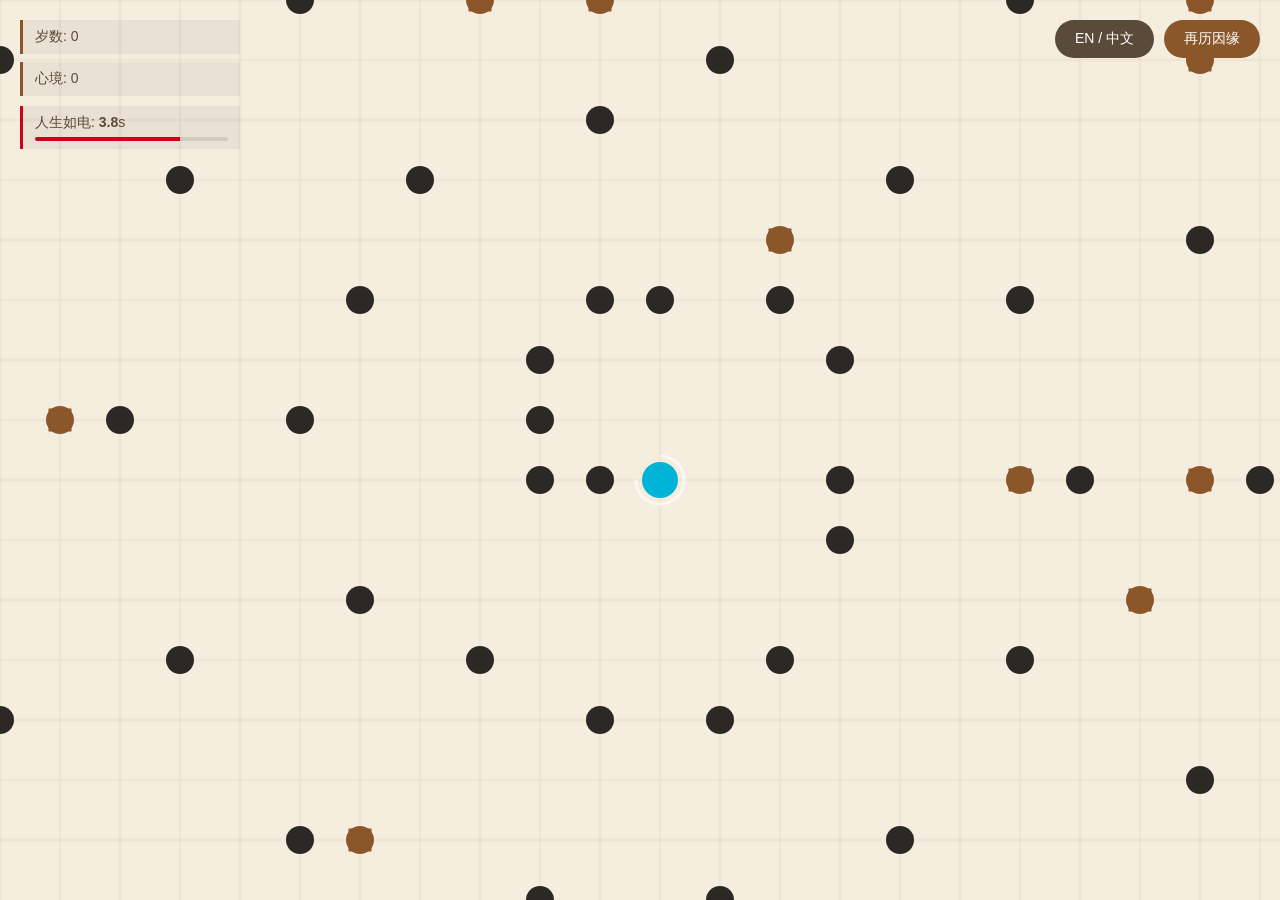
==== game.html @ 89ee86df "all1.1" ====
<!DOCTYPE html>
<html lang="zh-CN">
<head>
    <meta charset="UTF-8">
    <title>生命轨迹：步履不停 Life Trajectory</title>
    <style>
        body, html { margin: 0; padding: 0; overflow: hidden; background-color: #f5eedf; font-family: "PingFang SC", "STHeiti", "Segoe UI", sans-serif; }
        #ui { position: absolute; top: 20px; left: 20px; z-index: 10; pointer-events: none; color: #5a4a3a; width: 220px; }
        .stat { font-size: 14px; margin-bottom: 8px; background: rgba(0,0,0,0.05); padding: 8px 12px; border-left: 3px solid #8b572a; transition: opacity 0.5s; }
        
        #timer-container { margin-top: 10px; border-left-color: #d0021b; }
        #timer-bar-bg { width: 100%; height: 4px; background: rgba(0,0,0,0.1); border-radius: 2px; overflow: hidden; margin-top: 5px; }
        #timer-bar-fill { width: 100%; height: 100%; background: #d0021b; transition: width 0.03s linear; }
        .timer-text { font-weight: bold; color: #d0021b; font-variant-numeric: tabular-nums; }

        #controls { position: absolute; top: 20px; right: 20px; z-index: 110; display: flex; gap: 10px; }
        .btn { padding: 10px 20px; background: #8b572a; color: #fff; border: none; cursor: pointer; border-radius: 25px; font-size: 14px; pointer-events: auto; transition: opacity 0.3s; }
        .btn:hover { opacity: 0.9; }
        #lang-btn { background: #5a4a3a; }

        #gameCanvas { display: block; cursor: crosshair; }
        #overlay { position: fixed; bottom: 30px; right: 30px; width: 400px; max-height: 85%; background: rgba(255, 253, 247, 0.98); border: 1px solid #d2b48c; z-index: 100; color: #4a3e2e; display: flex; flex-direction: column; padding: 25px; border-radius: 15px; box-shadow: 0 15px 45px rgba(0,0,0,0.1); transition: all 0.6s; }
        .hidden { display: none !important; }
        .minimized { width: 160px !important; height: 50px !important; overflow: hidden; padding: 10px !important; opacity: 0.8; }
        .scroll-container { flex-grow: 1; overflow-y: auto; padding-right: 10px; }
        .event-item { padding: 20px 0; border-bottom: 1px dashed #e6dec9; font-size: 13.5px; line-height: 1.8; }
        .age-tag { color: #8b572a; font-weight: bold; margin-right: 12px; }
        .toggle-view { cursor: pointer; color: #8b572a; font-size: 12px; font-weight: bold; text-align: right; text-decoration: underline; margin-bottom: 10px; pointer-events: auto; }
        h2 { font-weight: 300; letter-spacing: 2px; color: #333; margin-top: 0; text-align: center; font-size: 20px; }
    </style>
</head>
<body>

    <div id="controls">
        <button id="lang-btn" class="btn" onclick="toggleLanguage()">EN / 中文</button>
        <button id="restart-btn" class="btn" onclick="location.reload()">再历因缘 / Revisit</button>
    </div>

    <div id="ui">
        <div class="stat"><span id="label-age">岁数</span>: <span id="timer">0</span></div>
        <div class="stat"><span id="label-mind">心境</span>: <span id="score">0</span></div>
        <div class="stat" id="timer-container">
            <span id="label-wait">人生如电</span>: <span id="countdown-text" class="timer-text">5.0</span>s
            <div id="timer-bar-bg"><div id="timer-bar-fill"></div></div>
        </div>
    </div>

    <canvas id="gameCanvas"></canvas>
    
    <div id="overlay" class="hidden">
        <div class="toggle-view" id="toggle-text" onclick="document.getElementById('overlay').classList.toggle('minimized')">[ 观察轨迹 / 生命纪实 ]</div>
        <div class="scroll-container">
            <h2 id="death-title">大限已至，因缘归位</h2>
            <div id="chronicle-list" class="chronicle"></div>
        </div>
    </div>

    <script>
        const canvas = document.getElementById('gameCanvas');
        const ctx = canvas.getContext('2d');
        const timerEl = document.getElementById('timer');
        const scoreEl = document.getElementById('score');
        const countdownText = document.getElementById('countdown-text');
        const timerBarFill = document.getElementById('timer-bar-fill');
        const overlay = document.getElementById('overlay');
        const chronicleList = document.getElementById('chronicle-list');

        let currentLang = 'zh'; 
        const i18n = {
            zh: {
                age: "岁数", mind: "心境", restart: "再历因缘", wait: "人生如电",
                toggle: "[ 观察轨迹 / 生命纪实 ]", death: "大限已至，因缘归位",
                unit: "岁", defaultEvent: "这一岁，你平静地度过，在平淡的琐碎中体味着岁月的流金。",
                deathDesc: (age) => `在 ${age} 岁这一年，你感觉到体内的那股气劲慢慢散去。朱砂色的线条早已将所有破碎的瞬间连接。你安详地闭上眼。`
            },
            en: {
                age: "Age", mind: "Mindset", restart: "Revisit Fate", wait: "Life is Short",
                toggle: "[ Observe Path / Life Chronicles ]", death: "The End has Arrived; Karma Returns",
                unit: "Age", defaultEvent: "This year passes quietly, savoring the flow of time.",
                deathDesc: (age) => `At age ${age}, you feel the energy dissipate. The cinnabar line has connected every moment. You close your eyes.`
            }
        };

        const eventPool = {
            zh: {
                infant: ["摇晃着迈出第一步，世界瞬间辽阔", "在泥地里发现了一只受伤的麻雀，心生悲悯", "把掉落的牙齿扔向房顶，期待长大", "深夜听见父母讨论柴米油盐，察觉生活的重力"],
                teen: ["校赛进球纵情欢呼，这是最纯粹的骄傲", "灯下写了封未寄出的信，藏着夏天的风", "大雪后与好友在车站分别，领略惆怅", "熬夜读完一本改变观点的书，星火凝聚"],
                young: ["拿到第一笔微薄薪水，奖励自己一份晚餐", "独自去了一座陌生的城市，确认孤独的自由", "通宵努力赢得了职场认可，心境自此不同", "简朴仪式上与挚爱交换戒指，生命有了归宿", "看着新生命降临，彻底理解了责任"],
                middle: ["签下房产合同，在城市有了坐标", "带父母远方旅行，心中满是温情", "重拾搁置的爱好，开辟一方静谧", "看着孩子独立步入社会，使命圆满"],
                senior: ["看落叶精准坠地，体悟顺其自然", "整理旧物翻出多年前戏票，字迹已散", "在摇椅上与起伏相对，归于平静", "重拾笔墨，流淌沉淀一生的宁静"],
                tragedy: ["遭遇沉重背叛，审视人性边界", "突如其来的变故，在废墟中学会坚韧", "一场大病卧床数月，看清万物序位"]
            },
            en: {
                infant: ["Took first steps; the world became vast.", "Found an injured sparrow; felt compassion.", "Threw a tooth on the roof; longed for growth.", "Heard parents whispering about bills; felt life's weight."],
                teen: ["Cheered for a winning goal; pure pride.", "Wrote an unsent letter; stored the summer wind.", "Parted at a station; tasted melancholy.", "Read a life-changing book; sparks coalesced."],
                young: ["First paycheck; a modest dinner reward.", "Solo trip to a new city; lonely freedom.", "First professional win; a new mindset.", "Exchanged rings; life found a home.", "New life arrived; duty understood."],
                middle: ["Signed a property deed; found your spot.", "Traveled with parents; heart felt warm.", "Reclaimed a hobby; found inner peace.", "Child became independent; mission complete."],
                senior: ["Watched leaves fall; accepted nature.", "Found an old ticket; faded but clear.", "Rocking chair reflection; waves calmed.", "Flowing brush; lifelong serenity."],
                tragedy: ["Faced betrayal; re-examined humanity.", "Sudden crisis; learned resilience in ruins.", "Major illness; clarified priorities."]
            }
        };

        const gridSize = 60;
        let age = 0; let score = 0;
        let maxAge = 75 + Math.floor(Math.random() * 15); 
        let pieces = []; let activeDrop = null; 
        let history = []; let isEnded = false;
        let fateCenter = { x: 0, y: 0 };
        let lineProgress = 0; let lineAlpha = 0.6; let alphaDir = -0.01;
        const lifeState = { tragedyCount: 0 };
        const usedEventsIndices = new Set();

        const AUTO_LIMIT = 5000; 
        let lastActionTime = Date.now();

        function toggleLanguage() {
            currentLang = currentLang === 'zh' ? 'en' : 'zh';
            updateUI();
        }

        function updateUI() {
            const lang = i18n[currentLang];
            document.getElementById('label-age').innerText = lang.age;
            document.getElementById('label-mind').innerText = lang.mind;
            document.getElementById('label-wait').innerText = lang.wait;
            document.getElementById('restart-btn').innerText = lang.restart;
            document.getElementById('toggle-text').innerText = lang.toggle;
            document.getElementById('death-title').innerText = lang.death;
            if (isEnded || history.length > 0) renderChronicle();
        }

        function getLifeNarrative(age) {
            let category = "";
            let isTragedy = false;
            if (lifeState.tragedyCount < 2 && Math.random() < 0.1) {
                category = "tragedy";
                isTragedy = true;
            } else {
                if (age <= 12) category = "infant";
                else if (age <= 18) category = "teen";
                else if (age <= 35) category = "young";
                else if (age <= 55) category = "middle";
                else category = "senior";
            }
            const poolZh = eventPool.zh[category];
            const availableIndices = poolZh.map((_, i) => i).filter(i => !usedEventsIndices.has(category + i));
            if (availableIndices.length === 0) return { zh: i18n.zh.defaultEvent, en: i18n.en.defaultEvent };
            const randomIndex = availableIndices[Math.floor(Math.random() * availableIndices.length)];
            usedEventsIndices.add(category + randomIndex);
            if(isTragedy) lifeState.tragedyCount++;
            return { zh: eventPool.zh[category][randomIndex], en: eventPool.en[category][randomIndex] };
        }

        function renderChronicle() {
            chronicleList.innerHTML = history.map(ev => {
                const desc = ev.isDeath ? i18n[currentLang].deathDesc(ev.age) : ev.desc[currentLang];
                return `<div class="event-item"><span class="age-tag">${ev.age} ${i18n[currentLang].unit}</span>${desc}</div>`;
            }).join('');
        }

        function resize() { canvas.width = window.innerWidth; canvas.height = window.innerHeight; }

        function init() {
            resize();
            updateUI();
            fateCenter = { x: canvas.width / 2, y: canvas.height / 2 };
            for(let i=0; i<100; i++) {
                const a = i * 0.45; const d = i * 15;
                const x = Math.round((fateCenter.x + Math.cos(a)*d)/gridSize)*gridSize;
                const y = Math.round((fateCenter.y + Math.sin(a)*d)/gridSize)*gridSize;
                if(!pieces.find(p => p.x === x && p.y === y)) pieces.push({x, y, type:'black'});
            }
            generateOrbs();
            const startX = Math.round((canvas.width/2)/gridSize)*gridSize;
            const startY = Math.round((canvas.height/2)/gridSize)*gridSize;
            pieces = pieces.filter(p => !(p.x === startX && p.y === startY));
            activeDrop = { x: startX, y: startY, visualY: startY, state: 'floating' };
            lastActionTime = Date.now();
            draw();
        }

        function generateOrbs() {
            pieces = pieces.filter(p => p.type !== 'mystery');
            for(let i=0; i<12; i++) {
                const x = Math.floor(Math.random() * (canvas.width/gridSize)) * gridSize;
                const y = Math.floor(Math.random() * (canvas.height/gridSize)) * gridSize;
                if (!pieces.find(p => p.x === x && p.y === y)) pieces.push({ x, y, type: 'mystery' });
            }
        }

        function executeMove(tx, ty) {
            if (isEnded) return;
            const target = pieces.find(p => p.x === tx && p.y === ty);

            // 只有当目标不是白色棋子时，才将旧位置转为白色并增加年龄（即生命前进）
            if (!target || target.type !== 'white') {
                pieces.push({ x: activeDrop.x, y: activeDrop.y, type: 'white', order: age });
                if (target && target.type === 'mystery') {
                    pieces = pieces.filter(p => p !== target);
                    score += (Math.random() > 0.4 ? 2 : -2);
                    history.push({ age: age, desc: getLifeNarrative(age), isDeath: false });
                }
                age++;
                timerEl.innerText = age;
                scoreEl.innerText = score;
            }

            // 更新活跃位置（无论是否是白子，水滴都要移过去）
            activeDrop = { x: tx, y: ty, visualY: ty - 100, state: 'falling' };
            lastActionTime = Date.now();

            if (age % 10 === 0 && age > 0) {
                fateCenter = { x: Math.random()*canvas.width, y: Math.random()*canvas.height };
                generateOrbs();
            }
            if (age >= maxAge) finishGame();
        }

        function forceAutoDrive() {
            const dirs = [{x:activeDrop.x+gridSize, y:activeDrop.y},{x:activeDrop.x-gridSize, y:activeDrop.y},{x:activeDrop.x, y:activeDrop.y+gridSize},{x:activeDrop.x, y:activeDrop.y-gridSize}];
            const validDirs = dirs.filter(d => {
                const p = pieces.find(p => p.x === d.x && p.y === d.y);
                return (!p || p.type !== 'black') && d.x >= 0 && d.x <= canvas.width && d.y >= 0 && d.y <= canvas.height;
            });
            const finalMove = validDirs.length > 0 ? validDirs[Math.floor(Math.random()*validDirs.length)] : dirs[0];
            executeMove(finalMove.x, finalMove.y);
        }

        canvas.addEventListener('mousedown', (e) => {
            if (isEnded) return;
            const rect = canvas.getBoundingClientRect();
            const tx = Math.round((e.clientX - rect.left)/gridSize)*gridSize;
            const ty = Math.round((e.clientY - rect.top)/gridSize)*gridSize;
            
            const target = pieces.find(p => p.x === tx && p.y === ty);
            const dx = Math.abs(tx - activeDrop.x);
            const dy = Math.abs(ty - activeDrop.y);

            // 判定逻辑：
            // 1. 距离必须在一格之内。
            // 2. 不能是黑色棋子。
            // 3. 不能点击当前位置本身。
            if (dx > gridSize || dy > gridSize || (dx === 0 && dy === 0)) return;
            if (target && target.type === 'black') return;

            // 如果点击的是白子，executeMove 会处理成“瞬间移动”而不增加年龄
            executeMove(tx, ty);
        });

        function finishGame() {
            isEnded = true;
            history.push({ age: age, isDeath: true });
            overlay.classList.remove('hidden');
            renderChronicle();
        }

        function draw() {
            ctx.clearRect(0, 0, canvas.width, canvas.height);
            ctx.strokeStyle = "rgba(139, 91, 42, 0.05)";
            for(let i=0; i<canvas.width; i+=gridSize){ ctx.beginPath(); ctx.moveTo(i,0); ctx.lineTo(i,canvas.height); ctx.stroke(); }
            for(let i=0; i<canvas.height; i+=gridSize){ ctx.beginPath(); ctx.moveTo(0,i); ctx.lineTo(canvas.width,i); ctx.stroke(); }

            const whites = pieces.filter(p => p.type === 'white').sort((a,b) => a.order - b.order);
            if (whites.length > 1) {
                ctx.beginPath(); ctx.strokeStyle = `rgba(139, 42, 42, ${lineAlpha})`; ctx.lineWidth = 4;
                ctx.moveTo(whites[0].x, whites[0].y);
                const limit = isEnded ? Math.floor(lineProgress * (whites.length - 1)) : whites.length - 1;
                for(let i=1; i<=limit; i++) ctx.lineTo(whites[i].x, whites[i].y);
                ctx.stroke();
                if(isEnded) {
                    if(lineProgress < 1) lineProgress += 0.015;
                    lineAlpha += alphaDir; if(lineAlpha < 0.2 || lineAlpha > 0.8) alphaDir *= -1;
                }
            }

            pieces.forEach(p => {
                ctx.beginPath(); ctx.arc(p.x, p.y, 14, 0, Math.PI*2);
                if (p.type === 'white') { ctx.fillStyle = "#fff"; ctx.shadowBlur = 8; ctx.shadowColor = "#fff"; }
                else if (p.type === 'black') { ctx.fillStyle = "#2c2825"; }
                else if (p.type === 'mystery') { 
                    ctx.strokeStyle = "#8b572a"; ctx.strokeRect(p.x-10, p.y-10, 20, 20); 
                    ctx.fillStyle = "#8b572a"; ctx.font = "12px sans-serif"; ctx.fillText("?", p.x-4, p.y+4);
                }
                ctx.fill(); ctx.shadowBlur = 0;
            });

            if (activeDrop && !isEnded) {
                const elapsed = Date.now() - lastActionTime;
                const timeLeft = Math.max(0, (AUTO_LIMIT - elapsed) / 1000);
                
                countdownText.innerText = timeLeft.toFixed(1);
                timerBarFill.style.width = (timeLeft / (AUTO_LIMIT/1000) * 100) + "%";
                
                const isCritical = timeLeft < 1.5;
                const activeColor = isCritical ? "#d0021b" : "#00b4d8";
                
                countdownText.style.color = isCritical ? "#d0021b" : "#5a4a3a";
                timerBarFill.style.background = isCritical ? "#d0021b" : "#d0021b";

                if (elapsed >= AUTO_LIMIT) forceAutoDrive();
                if (activeDrop.state === 'falling' && activeDrop.visualY < activeDrop.y) activeDrop.visualY += 12;
                
                const timeLeftRatio = timeLeft / (AUTO_LIMIT/1000);
                ctx.beginPath();
                ctx.arc(activeDrop.x, activeDrop.visualY, 24, -Math.PI/2, (-Math.PI/2) + (Math.PI*2 * timeLeftRatio));
                ctx.strokeStyle = isCritical ? "rgba(208, 2, 27, 0.8)" : "rgba(255, 255, 255, 0.6)";
                ctx.lineWidth = 3;
                ctx.stroke();

                ctx.beginPath(); ctx.arc(activeDrop.x, activeDrop.visualY, 18, 0, Math.PI*2);
                ctx.fillStyle = activeColor; ctx.fill();
            }
            requestAnimationFrame(draw);
        }

        window.addEventListener('resize', () => { resize(); });
        init();
    </script>
</body>
</html>
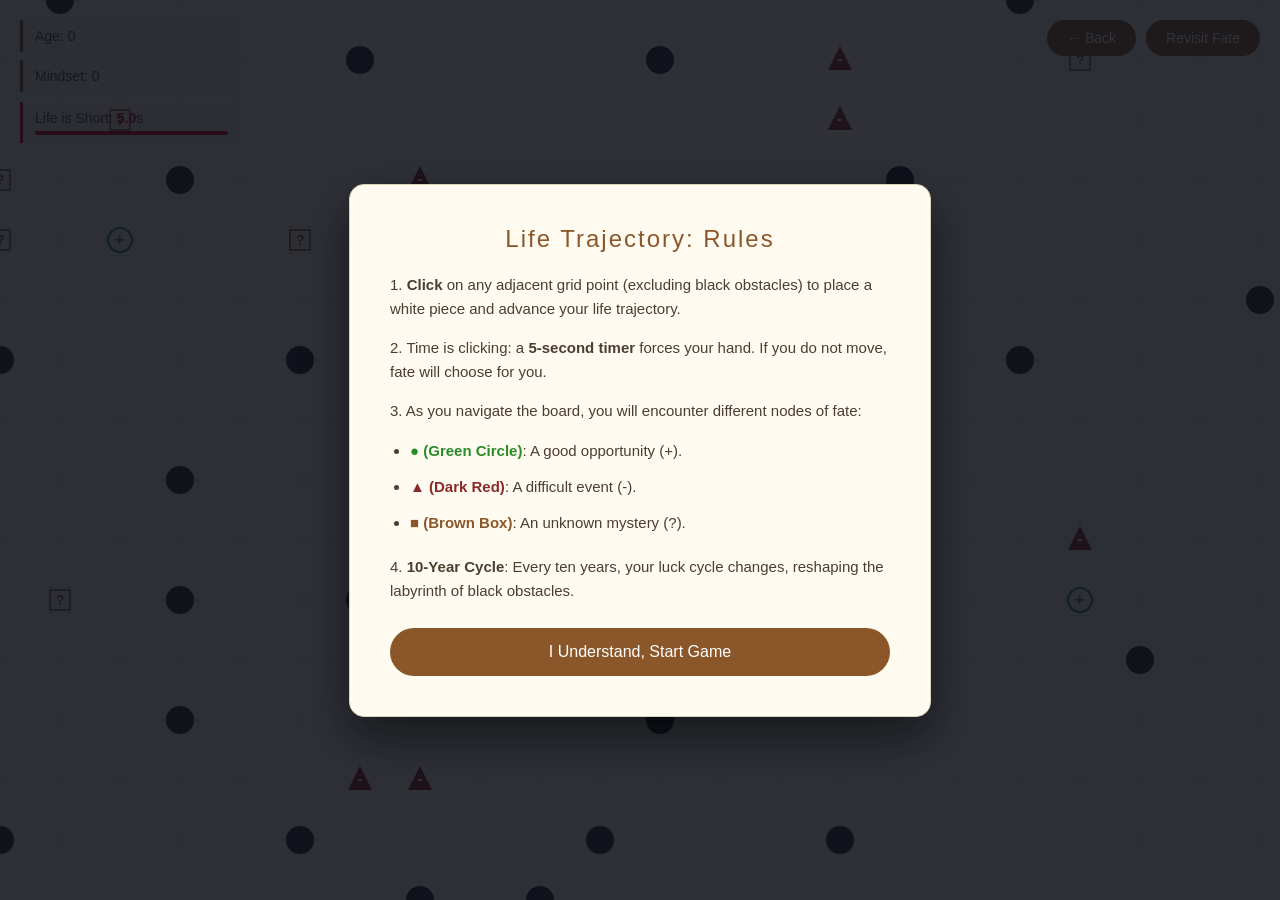
==== commit 8a442241: "game2.1" ====
--- a/game.html
+++ b/game.html
@@ -22,6 +22,14 @@
         #overlay { position: fixed; bottom: 30px; right: 30px; width: 400px; max-height: 85%; background: rgba(255, 253, 247, 0.98); border: 1px solid #d2b48c; z-index: 100; color: #4a3e2e; display: flex; flex-direction: column; padding: 25px; border-radius: 15px; box-shadow: 0 15px 45px rgba(0,0,0,0.1); transition: all 0.6s; }
         .hidden { display: none !important; }
         .minimized { width: 160px !important; height: 50px !important; overflow: hidden; padding: 10px !important; opacity: 0.8; }
+        
+        /* Overlay styles */
+        #instruction-overlay { position: fixed; top:0; left:0; width: 100%; height: 100%; background: rgba(11, 15, 25, 0.85); z-index: 200; display: flex; justify-content: center; align-items: center; }
+        .instruction-content { background: #fffbf0; border-radius: 15px; padding: 40px; max-width: 500px; color: #4a3e2e; box-shadow: 0 20px 50px rgba(0,0,0,0.5); border: 1px solid #dcd3b6; }
+        .instruction-content h2 { color: #8b572a; margin-bottom: 20px; font-weight: 400; font-size: 24px; text-align: center; }
+        .instruction-content p, .instruction-content li { margin-bottom: 12px; font-size: 15px; line-height: 1.6; }
+        .instruction-content ul { padding-left: 20px; margin-bottom: 20px; }
+        #start-game-btn { display: block; width: 100%; margin-top: 25px; font-size: 16px; padding: 15px; border-radius: 30px; }
         .scroll-container { flex-grow: 1; overflow-y: auto; padding-right: 10px; }
         .event-item { padding: 20px 0; border-bottom: 1px dashed #e6dec9; font-size: 13.5px; line-height: 1.8; }
         .age-tag { color: #8b572a; font-weight: bold; margin-right: 12px; }
@@ -32,7 +40,7 @@
 <body>
 
     <div id="controls">
-        <button id="lang-btn" class="btn" onclick="toggleLanguage()">EN / 中文</button>
+        <button class="btn" id="back-btn" onclick="window.close(); if(!window.closed) location.href='index.html';">&#8592; Back</button>
         <button id="restart-btn" class="btn" onclick="location.reload()">再历因缘 / Revisit</button>
     </div>
 
@@ -55,6 +63,15 @@
         </div>
     </div>
 
+    <!-- Instruction Overlay -->
+    <div id="instruction-overlay">
+        <div class="instruction-content">
+            <h2 id="inst-title">Rules</h2>
+            <div id="inst-text"></div>
+            <button id="start-game-btn" class="btn">Start Game</button>
+        </div>
+    </div>
+
     <script>
         const canvas = document.getElementById('gameCanvas');
         const ctx = canvas.getContext('2d');
@@ -65,19 +82,47 @@
         const overlay = document.getElementById('overlay');
         const chronicleList = document.getElementById('chronicle-list');
 
-        let currentLang = 'zh'; 
+        const urlParams = new URLSearchParams(window.location.search);
+        let currentLang = urlParams.get('lang') || 'en'; 
+        
         const i18n = {
             zh: {
-                age: "岁数", mind: "心境", restart: "再历因缘", wait: "人生如电",
+                age: "岁数", mind: "心境", restart: "再历因缘", wait: "人生如电", back: "← 返回",
                 toggle: "[ 观察轨迹 / 生命纪实 ]", death: "大限已至，因缘归位",
                 unit: "岁", defaultEvent: "这一岁，你平静地度过，在平淡的琐碎中体味着岁月的流金。",
-                deathDesc: (age) => `在 ${age} 岁这一年，你感觉到体内的那股气劲慢慢散去。朱砂色的线条早已将所有破碎的瞬间连接。你安详地闭上眼。`
+                deathDesc: (age) => `在 ${age} 岁这一年，你感觉到体内的那股气劲慢慢散去。朱砂色的线条早已将所有破碎的瞬间连接。你安详地闭上眼。`,
+                instTitle: "生命轨迹：规则",
+                instText: `
+                    <p>1. <b>点击</b>相邻的网格点（避开黑色障碍）落下白子并推进你的生命轨迹。</p>
+                    <p>2. 时光流逝：每个回合有<b>5秒倒计时</b>。若不操作，命运将替你抉择。</p>
+                    <p>3. 在棋盘上游走，你将会遭遇不同的命运节点：</p>
+                    <ul>
+                        <li><span style="color:#2a8b2a; font-weight:bold;">● (绿色圈)</span>: 顺境与好机遇 (+)。</li>
+                        <li><span style="color:#8b2a2a; font-weight:bold;">▲ (深红色)</span>: 逆境与差机遇 (-)。</li>
+                        <li><span style="color:#8b572a; font-weight:bold;">■ (棕色框)</span>: 未知的盲盒 (?)。</li>
+                    </ul>
+                    <p>4. <b>十年大运</b>: 每过十年，运势轮转，棋盘上的障碍将随之重组。</p>
+                `,
+                instBtn: "我明白了，开始体验"
             },
             en: {
-                age: "Age", mind: "Mindset", restart: "Revisit Fate", wait: "Life is Short",
+                age: "Age", mind: "Mindset", restart: "Revisit Fate", wait: "Life is Short", back: "← Back",
                 toggle: "[ Observe Path / Life Chronicles ]", death: "The End has Arrived; Karma Returns",
                 unit: "Age", defaultEvent: "This year passes quietly, savoring the flow of time.",
-                deathDesc: (age) => `At age ${age}, you feel the energy dissipate. The cinnabar line has connected every moment. You close your eyes.`
+                deathDesc: (age) => `At age ${age}, you feel the energy dissipate. The cinnabar line has connected every moment. You close your eyes.`,
+                instTitle: "Life Trajectory: Rules",
+                instText: `
+                    <p>1. <b>Click</b> on any adjacent grid point (excluding black obstacles) to place a white piece and advance your life trajectory.</p>
+                    <p>2. Time is clicking: a <b>5-second timer</b> forces your hand. If you do not move, fate will choose for you.</p>
+                    <p>3. As you navigate the board, you will encounter different nodes of fate:</p>
+                    <ul>
+                        <li><span style="color:#2a8b2a; font-weight:bold;">● (Green Circle)</span>: A good opportunity (+).</li>
+                        <li><span style="color:#8b2a2a; font-weight:bold;">▲ (Dark Red)</span>: A difficult event (-).</li>
+                        <li><span style="color:#8b572a; font-weight:bold;">■ (Brown Box)</span>: An unknown mystery (?).</li>
+                    </ul>
+                    <p>4. <b>10-Year Cycle</b>: Every ten years, your luck cycle changes, reshaping the labyrinth of black obstacles.</p>
+                `,
+                instBtn: "I Understand, Start Game"
             }
         };
 
@@ -113,10 +158,7 @@
         const AUTO_LIMIT = 5000; 
         let lastActionTime = Date.now();
 
-        function toggleLanguage() {
-            currentLang = currentLang === 'zh' ? 'en' : 'zh';
-            updateUI();
-        }
+        let gameStarted = false;
 
         function updateUI() {
             const lang = i18n[currentLang];
@@ -124,8 +166,12 @@
             document.getElementById('label-mind').innerText = lang.mind;
             document.getElementById('label-wait').innerText = lang.wait;
             document.getElementById('restart-btn').innerText = lang.restart;
+            document.getElementById('back-btn').innerText = lang.back;
             document.getElementById('toggle-text').innerText = lang.toggle;
             document.getElementById('death-title').innerText = lang.death;
+            document.getElementById('inst-title').innerText = lang.instTitle;
+            document.getElementById('inst-text').innerHTML = lang.instText;
+            document.getElementById('start-game-btn').innerText = lang.instBtn;
             if (isEnded || history.length > 0) renderChronicle();
         }
 
@@ -163,13 +209,14 @@
         function init() {
             resize();
             updateUI();
-            fateCenter = { x: canvas.width / 2, y: canvas.height / 2 };
-            for(let i=0; i<100; i++) {
-                const a = i * 0.45; const d = i * 15;
-                const x = Math.round((fateCenter.x + Math.cos(a)*d)/gridSize)*gridSize;
-                const y = Math.round((fateCenter.y + Math.sin(a)*d)/gridSize)*gridSize;
-                if(!pieces.find(p => p.x === x && p.y === y)) pieces.push({x, y, type:'black'});
-            }
+            
+            document.getElementById('start-game-btn').addEventListener('click', () => {
+                document.getElementById('instruction-overlay').classList.add('hidden');
+                gameStarted = true;
+                lastActionTime = Date.now();
+            });
+
+            generateObstacles();
             generateOrbs();
             const startX = Math.round((canvas.width/2)/gridSize)*gridSize;
             const startY = Math.round((canvas.height/2)/gridSize)*gridSize;
@@ -178,13 +225,30 @@
             lastActionTime = Date.now();
             draw();
         }
+        
+        function generateObstacles() {
+            pieces = pieces.filter(p => p.type !== 'black');
+            fateCenter = { x: Math.random()*canvas.width, y: Math.random()*canvas.height };
+            for(let i=0; i<100; i++) {
+                const a = i * 0.45; const d = i * 15;
+                const x = Math.round((fateCenter.x + Math.cos(a)*d)/gridSize)*gridSize;
+                const y = Math.round((fateCenter.y + Math.sin(a)*d)/gridSize)*gridSize;
+                if(!pieces.find(p => p.x === x && p.y === y)) pieces.push({x, y, type:'black'});
+            }
+        }
 
         function generateOrbs() {
-            pieces = pieces.filter(p => p.type !== 'mystery');
-            for(let i=0; i<12; i++) {
+            pieces = pieces.filter(p => !['mystery', 'good', 'bad'].includes(p.type));
+            for(let i=0; i<18; i++) {
                 const x = Math.floor(Math.random() * (canvas.width/gridSize)) * gridSize;
                 const y = Math.floor(Math.random() * (canvas.height/gridSize)) * gridSize;
-                if (!pieces.find(p => p.x === x && p.y === y)) pieces.push({ x, y, type: 'mystery' });
+                if (!pieces.find(p => p.x === x && p.y === y)) {
+                    let type = 'mystery';
+                    const rand = Math.random();
+                    if (rand < 0.3) type = 'good';
+                    else if (rand < 0.6) type = 'bad';
+                    pieces.push({ x, y, type });
+                }
             }
         }
 
@@ -195,9 +259,11 @@
             // 只有当目标不是白色棋子时，才将旧位置转为白色并增加年龄（即生命前进）
             if (!target || target.type !== 'white') {
                 pieces.push({ x: activeDrop.x, y: activeDrop.y, type: 'white', order: age });
-                if (target && target.type === 'mystery') {
+                if (target && ['mystery', 'good', 'bad'].includes(target.type)) {
                     pieces = pieces.filter(p => p !== target);
-                    score += (Math.random() > 0.4 ? 2 : -2);
+                    if (target.type === 'good') score += 2;
+                    else if (target.type === 'bad') score -= 2;
+                    else score += (Math.random() > 0.4 ? 2 : -2); // mystery
                     history.push({ age: age, desc: getLifeNarrative(age), isDeath: false });
                 }
                 age++;
@@ -209,8 +275,8 @@
             activeDrop = { x: tx, y: ty, visualY: ty - 100, state: 'falling' };
             lastActionTime = Date.now();
 
-            if (age % 10 === 0 && age > 0) {
-                fateCenter = { x: Math.random()*canvas.width, y: Math.random()*canvas.height };
+            if (age % 10 === 0 && age > 0 && (!target || target.type !== 'white')) {
+                generateObstacles();
                 generateOrbs();
             }
             if (age >= maxAge) finishGame();
@@ -274,17 +340,28 @@
             }
 
             pieces.forEach(p => {
-                ctx.beginPath(); ctx.arc(p.x, p.y, 14, 0, Math.PI*2);
-                if (p.type === 'white') { ctx.fillStyle = "#fff"; ctx.shadowBlur = 8; ctx.shadowColor = "#fff"; }
-                else if (p.type === 'black') { ctx.fillStyle = "#2c2825"; }
+                ctx.beginPath(); 
+                if (p.type === 'white') { ctx.arc(p.x, p.y, 14, 0, Math.PI*2); ctx.fillStyle = "#fff"; ctx.shadowBlur = 8; ctx.shadowColor = "#fff"; ctx.fill(); }
+                else if (p.type === 'black') { ctx.arc(p.x, p.y, 14, 0, Math.PI*2); ctx.fillStyle = "#2c2825"; ctx.fill(); }
                 else if (p.type === 'mystery') { 
-                    ctx.strokeStyle = "#8b572a"; ctx.strokeRect(p.x-10, p.y-10, 20, 20); 
-                    ctx.fillStyle = "#8b572a"; ctx.font = "12px sans-serif"; ctx.fillText("?", p.x-4, p.y+4);
-                }
-                ctx.fill(); ctx.shadowBlur = 0;
+                    ctx.strokeStyle = "#8b572a"; ctx.lineWidth = 1.5; ctx.strokeRect(p.x-10, p.y-10, 20, 20); 
+                    ctx.fillStyle = "#8b572a"; ctx.font = "bold 14px sans-serif"; ctx.fillText("?", p.x-4, p.y+5);
+                }
+                else if (p.type === 'good') { 
+                    ctx.arc(p.x, p.y, 12, 0, Math.PI*2); ctx.strokeStyle = "#2a8b2a"; ctx.lineWidth = 2; ctx.stroke(); 
+                    ctx.fillStyle = "#2a8b2a"; ctx.font = "bold 16px sans-serif"; ctx.fillText("+", p.x-5, p.y+5);
+                    ctx.shadowBlur = 4; ctx.shadowColor = "#2a8b2a";
+                }
+                else if (p.type === 'bad') { 
+                    ctx.moveTo(p.x, p.y - 14); ctx.lineTo(p.x + 12, p.y + 10); ctx.lineTo(p.x - 12, p.y + 10); ctx.closePath();
+                    ctx.fillStyle = "#8b2a2a"; ctx.fill(); 
+                    ctx.fillStyle = "#fff"; ctx.font = "bold 16px sans-serif"; ctx.fillText("-", p.x-3, p.y+4);
+                    ctx.shadowBlur = 4; ctx.shadowColor = "#8b2a2a";
+                }
+                ctx.shadowBlur = 0;
             });
 
-            if (activeDrop && !isEnded) {
+            if (activeDrop && !isEnded && gameStarted) {
                 const elapsed = Date.now() - lastActionTime;
                 const timeLeft = Math.max(0, (AUTO_LIMIT - elapsed) / 1000);
                 
